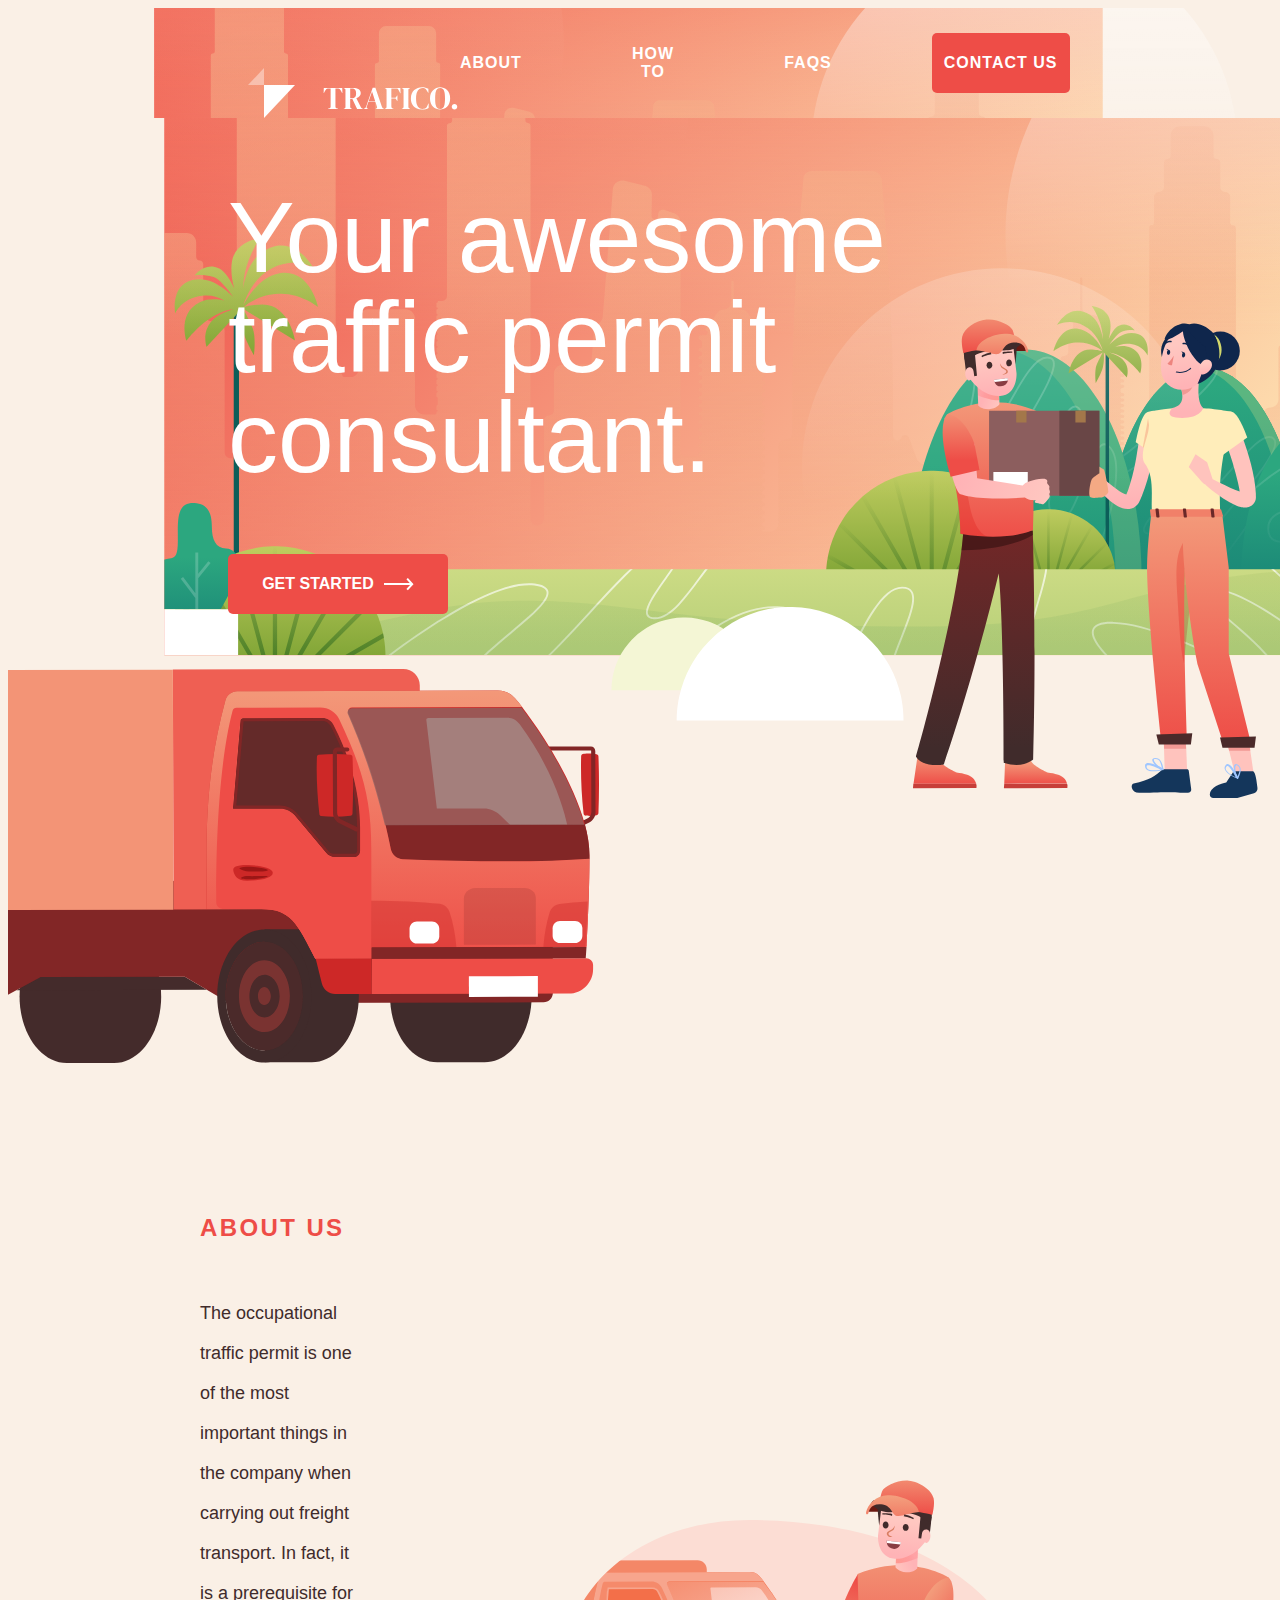
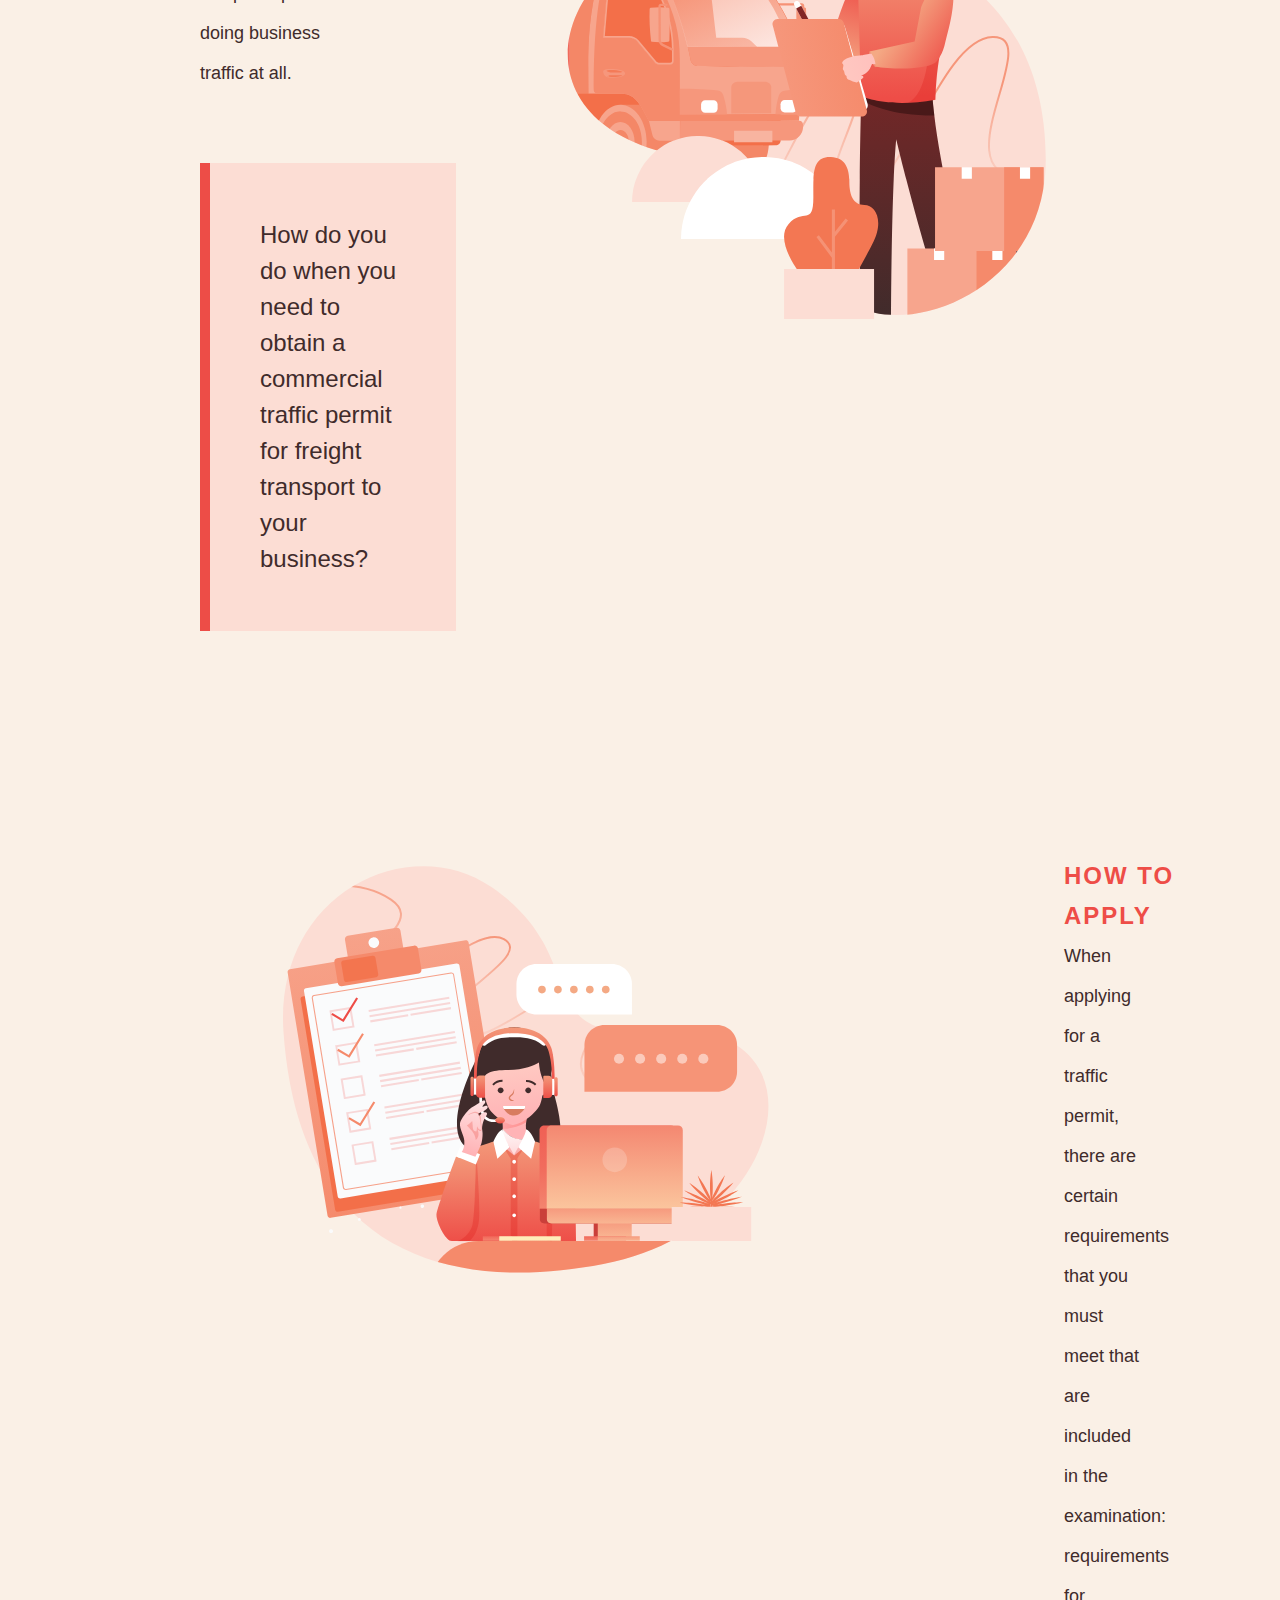
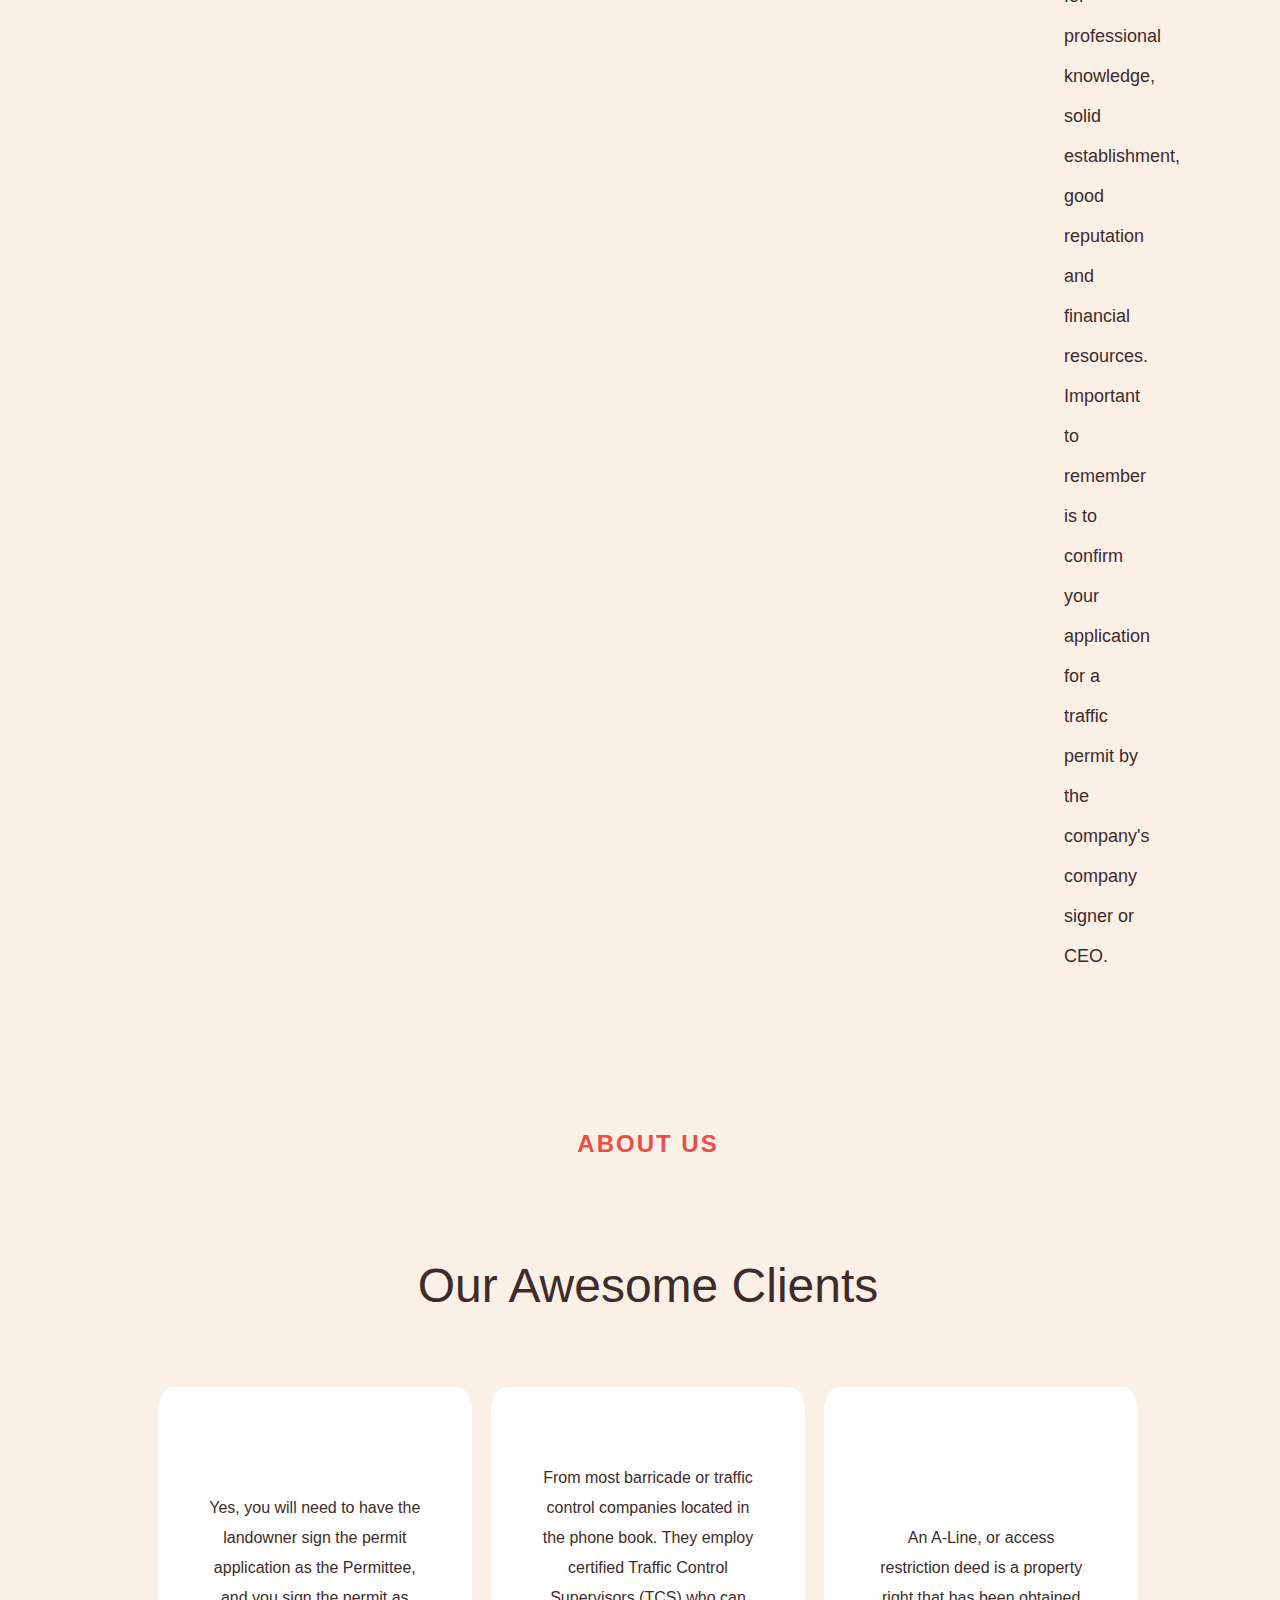
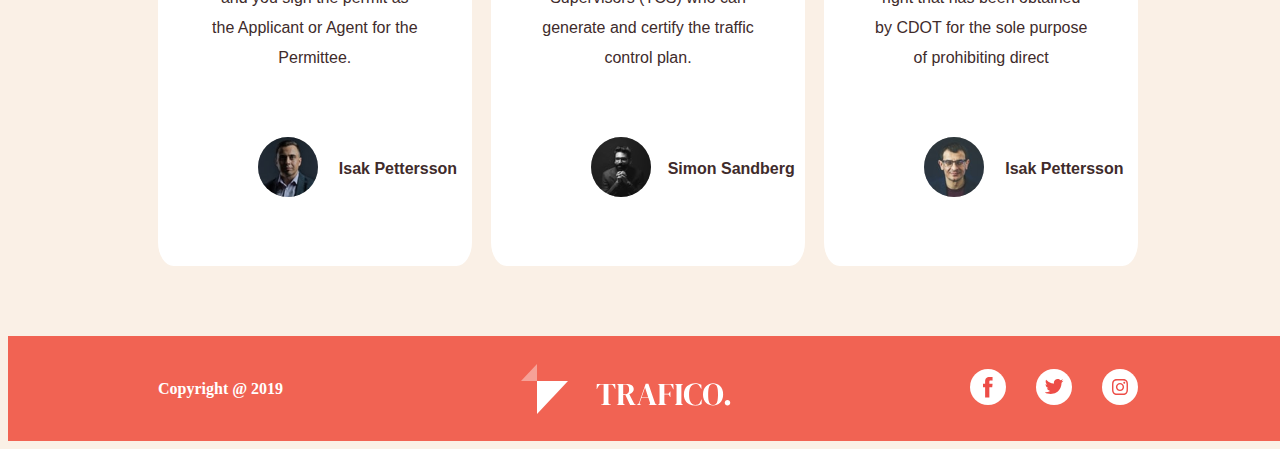
==== index.html @ c83386d8 "lab1" ====
<!DOCTYPE html>
<html lang="en" xmlns="http://www.w3.org/1999/html">
<head>
    <meta charset="UTF-8">
    <title>Trafico</title>
    <link rel="stylesheet" href="style.css">
</head>
<body>
<header class="header">

    <img class="logo" src="assets/imgs/logologo.svg" alt="logo">

        <nav>

            <a href="">ABOUT</a>
            <a href="">HOW TO</a>
            <a href="">FAQS</a>
            <a class="contact-btn" href="">CONTACT US</a>

        </nav>
</header>
<main>
<section class="hero">
        <h1>Your awesome traffic permit consultant.</h1>
        <a CLASS="start-btn" href="">GET STARTED <img src="assets/imgs/Union.svg" alt="arrow"></a>
    <div class="car-div">
        <img class="car" src="assets/imgs/Car%20imagecar.svg" alt="car">
    </div>
</section>


<section class="About">
    <div>
    <div class="about top">
        <h2 class="US">ABOUT US</h2>
        <p class="about-p">The occupational traffic permit is one of the most important things in the company when carrying out freight transport.  In fact, it is a prerequisite for doing business traffic at all. </p>
    </div>
    <div class="about-bot">
        <p class="about info">How do you do when you need to obtain
            a commercial traffic permit for freight transport to your business?</p>
    </div>
    </div>
    <img src="assets/imgs/Illustration.svg" alt="illustration">

</section>

<section class="apply">
    <div class="apply-div-img">
    <img class="apply-img" src="assets/imgs/apply.svg" alt="apply">
    </div>
    <div class="apply-info">
        <h2>HOW TO APPLY</h2>
        <p class="apply-text">
            When applying for a traffic permit, there are certain requirements that you must meet that are included in the examination: requirements for professional knowledge, solid establishment, good reputation and financial resources. Important to remember is to confirm your application for a traffic permit by the company's company signer or CEO.
        </p>
    </div>
</section>

<section class="clients">

    <h2 class="arkr">ABOUT US</h2>
    <P class="clients-text">Our Awesome Clients</P>

    <div class="clients-div">
        <div class="client first">
            <p class="client-review">Yes, you will need to have the landowner sign the permit application as the Permittee, and you sign the permit as the Applicant or Agent for the Permittee.</p>
            <div class="client-info">
                <img src="assets/imgs/Ellipse%209isak%20peterson.svg" alt="Isak1">
                <h6>Isak Pettersson</h6>
            </div>
        </div>
        <div class="client second">
            <p class="client-review">From most barricade or traffic control companies located in the phone book. They employ certified Traffic Control Supervisors (TCS) who can generate and certify the traffic control plan. </p>
            <div class="client-info">
                <img src="assets/imgs/Ellipse%209simon.svg" alt="Simon">
                <h6>Simon Sandberg</h6>
            </div>

        </div>
        <div class="client third">
            <p class="client-review">An A-Line, or access restriction deed is a property right that has been obtained by CDOT for the sole purpose of prohibiting direct</p>
            <div class="client-info">
                <img src="assets/imgs/Ellipse%209isak%201.svg" alt="Isak2">
                <h6>Isak Pettersson</h6>
            </div>
        </div>

    </div>
</section>
</main>
<footer>
    <h4>Copyright @ 2019</h4>
    <img class="foot-logo" src="assets/imgs/logologo.svg" alt="logo">
    <div class="social">
        <a href=""><img src="assets/imgs/f.svg" alt="facebook"></a>
        <a href=""><img src="assets/imgs/t.svg" alt="twitter"></a>
        <a href=""><img src="assets/imgs/i.svg" alt="instagram"></a>
    </div>
</footer>

</body>
</html>
---- style.css ----
@import "assets/scc/clients.css";
@import "assets/scc/footer.css";
@import "assets/scc/learn-more-section.css";
@import "assets/scc/header.css";
@font-face {
    font-family: "Rubik-Regular";
    src: url("assets/fonts/Rubik/Rubik-Regular.ttf");
}
@font-face {
    font-family: "DM Serif Display";
    src: url("assets/fonts/DM Serif Display/DMSerifDisplay-Regular.ttf");
}
@font-face {
    font-family: "Rubik-Bold";
    src: url("assets/fonts/Rubik/Rubik-SemiBold.ttf");
}
@font-face {
    font-family: "Roboto Bold";
    src: url("assets/fonts/Roboto/Roboto-Bold.ttf");
}
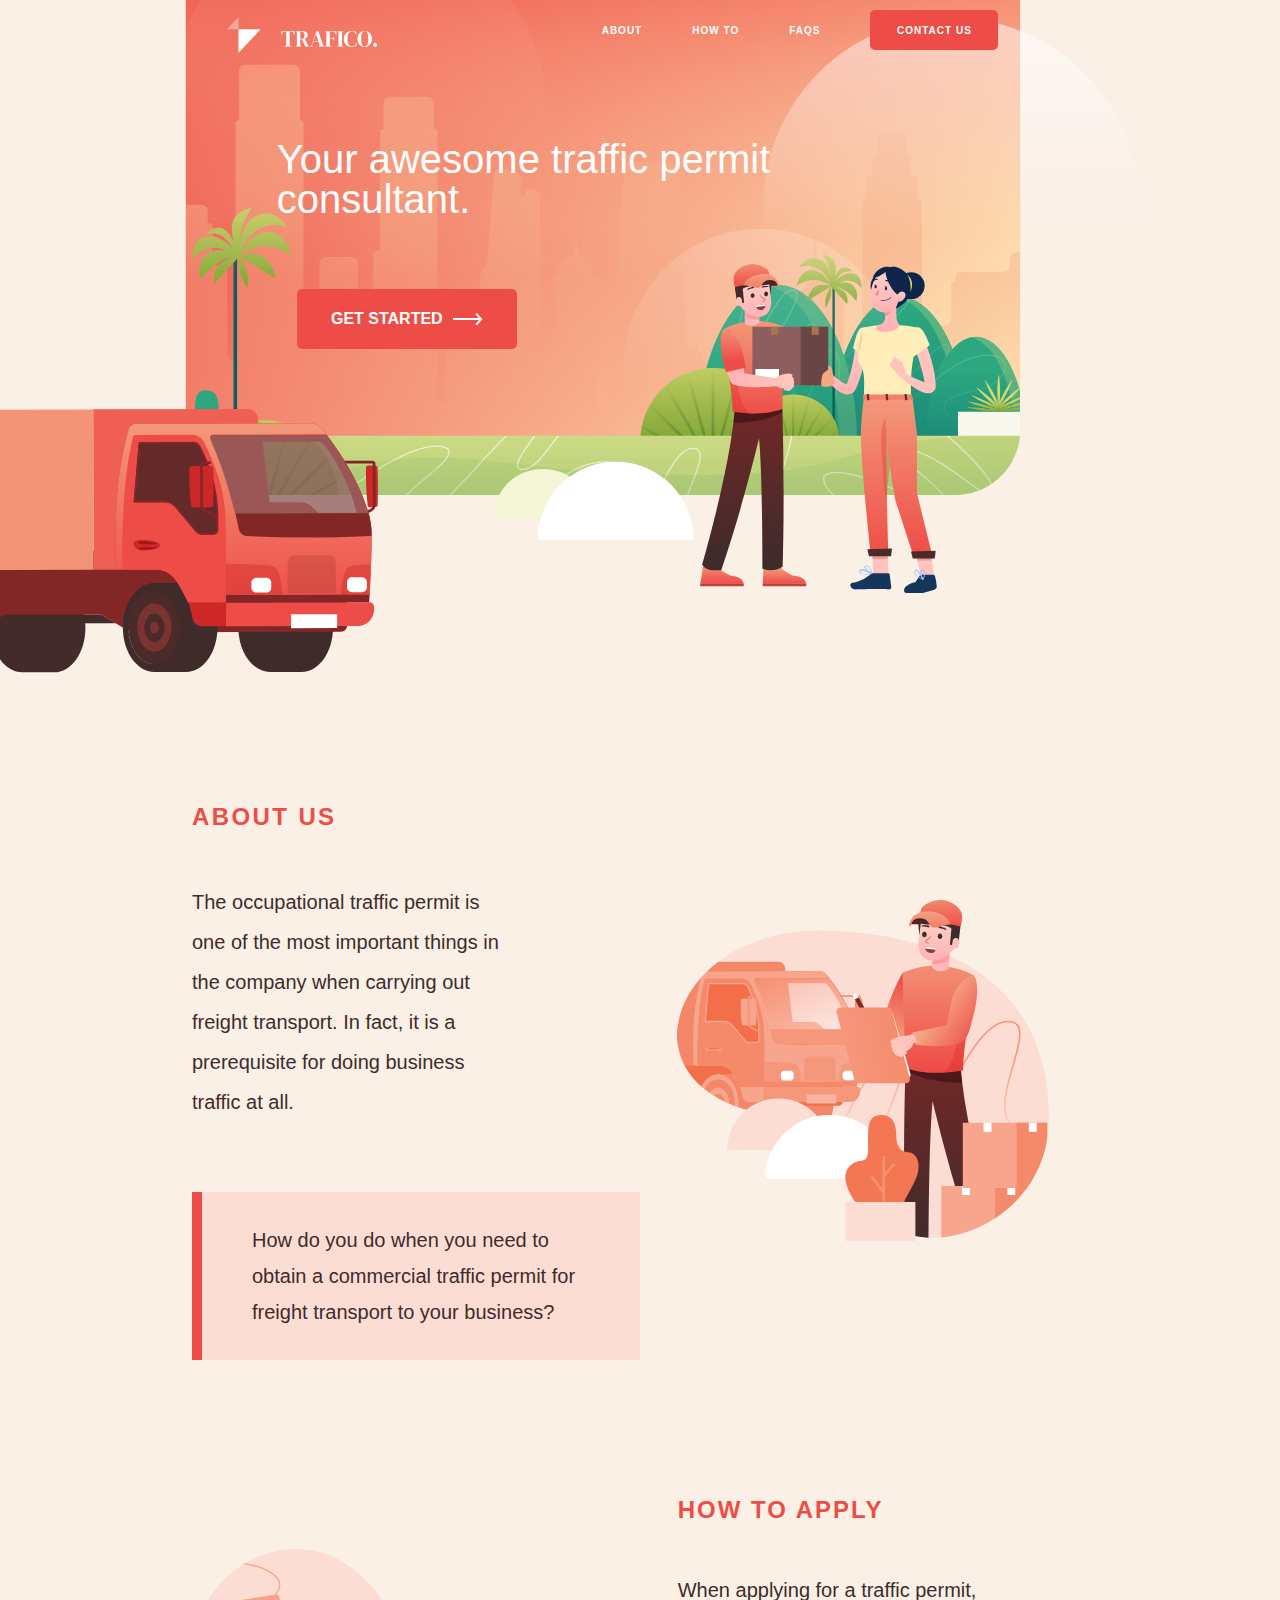
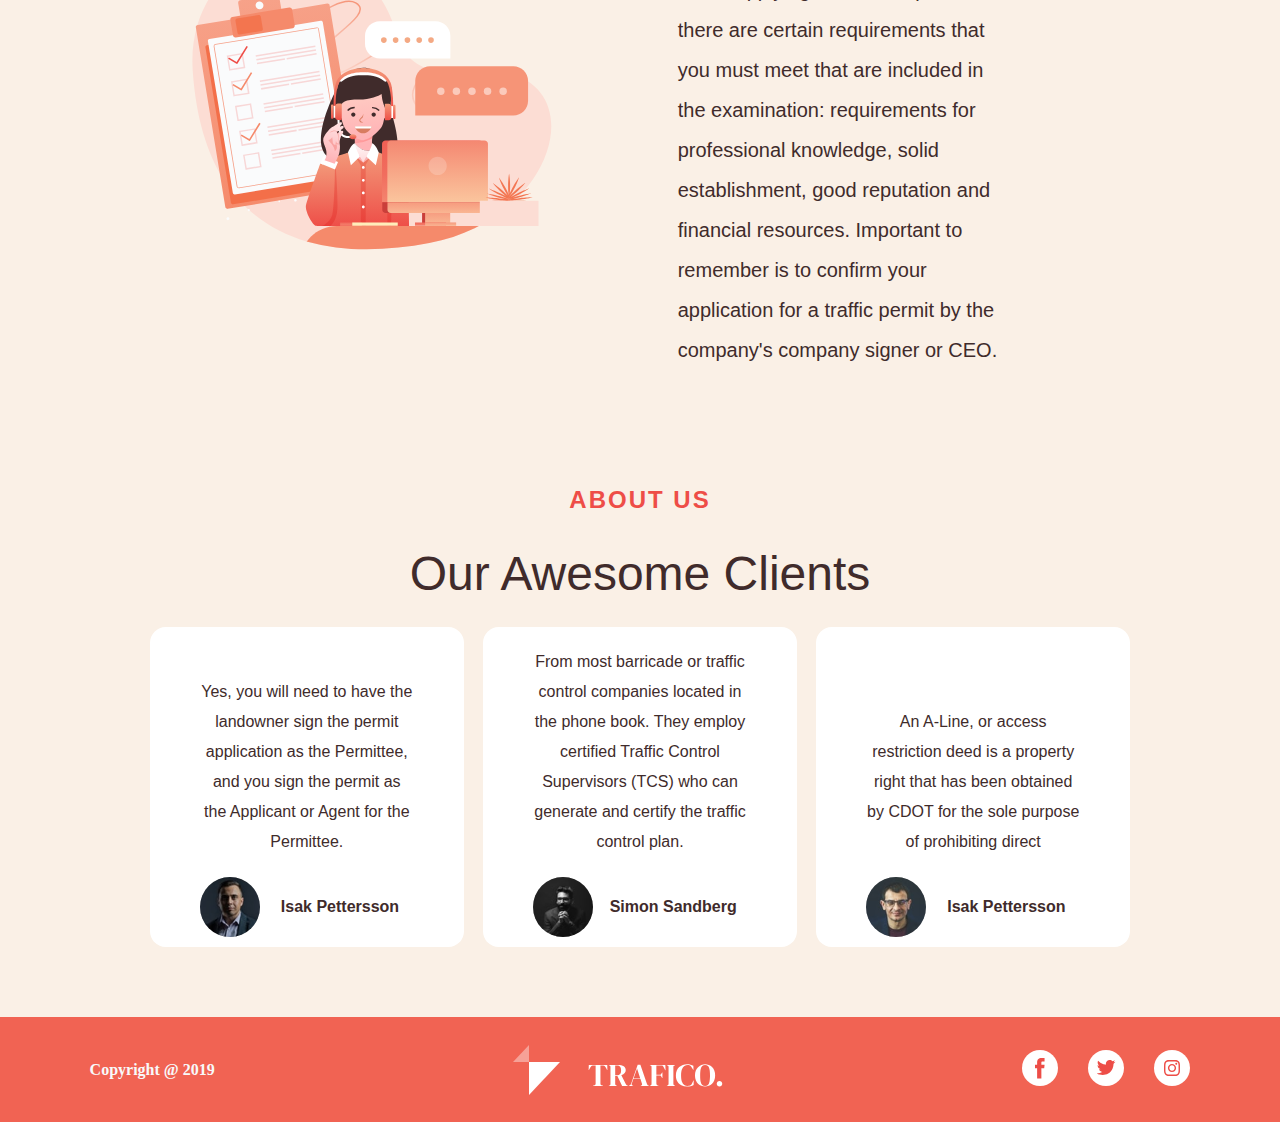
==== commit 0732afd4: "updated fixes" ====
--- a/index.html
+++ b/index.html
@@ -4,89 +4,104 @@
     <meta charset="UTF-8">
     <title>Trafico</title>
     <link rel="stylesheet" href="style.css">
+    <meta name="viewport" content="width=device-width, initial-scale=1.0">
 </head>
 <body>
+<div class="background-container">
+    <img class="background-image" src="assets/imgs/Background Scenebg.svg" alt="background-image" />
+</div>
 <header class="header">
 
     <img class="logo" src="assets/imgs/logologo.svg" alt="logo">
 
-        <nav>
+    <nav>
 
-            <a href="">ABOUT</a>
-            <a href="">HOW TO</a>
-            <a href="">FAQS</a>
-            <a class="contact-btn" href="">CONTACT US</a>
+        <a href="">ABOUT</a>
+        <a href="">HOW TO</a>
+        <a href="">FAQS</a>
+        <a class="contact-btn" href="">CONTACT US</a>
 
-        </nav>
+    </nav>
+    <div class="hamburger" >
+        <div id="line1"></div>
+        <div id="line2"></div>
+        <div id="line3"></div>
+    </div>
+
 </header>
+<nav class="burger-content">
+    <a href="">ABOUT</a>
+    <a href="">HOW TO</a>
+    <a href="">FAQS</a>
+</nav>
 <main>
-<section class="hero">
+    <section class="hero">
         <h1>Your awesome traffic permit consultant.</h1>
         <a CLASS="start-btn" href="">GET STARTED <img src="assets/imgs/Union.svg" alt="arrow"></a>
-    <div class="car-div">
-        <img class="car" src="assets/imgs/Car%20imagecar.svg" alt="car">
-    </div>
-</section>
+        <div class="car-div">
+            <img class="car" src="assets/imgs/Car%20imagecar.svg" alt="car">
+        </div>
+    </section>
 
 
-<section class="About">
-    <div>
-    <div class="about top">
-        <h2 class="US">ABOUT US</h2>
-        <p class="about-p">The occupational traffic permit is one of the most important things in the company when carrying out freight transport.  In fact, it is a prerequisite for doing business traffic at all. </p>
-    </div>
-    <div class="about-bot">
-        <p class="about info">How do you do when you need to obtain
-            a commercial traffic permit for freight transport to your business?</p>
-    </div>
-    </div>
-    <img src="assets/imgs/Illustration.svg" alt="illustration">
-
-</section>
-
-<section class="apply">
-    <div class="apply-div-img">
-    <img class="apply-img" src="assets/imgs/apply.svg" alt="apply">
-    </div>
-    <div class="apply-info">
-        <h2>HOW TO APPLY</h2>
-        <p class="apply-text">
-            When applying for a traffic permit, there are certain requirements that you must meet that are included in the examination: requirements for professional knowledge, solid establishment, good reputation and financial resources. Important to remember is to confirm your application for a traffic permit by the company's company signer or CEO.
-        </p>
-    </div>
-</section>
-
-<section class="clients">
-
-    <h2 class="arkr">ABOUT US</h2>
-    <P class="clients-text">Our Awesome Clients</P>
-
-    <div class="clients-div">
-        <div class="client first">
-            <p class="client-review">Yes, you will need to have the landowner sign the permit application as the Permittee, and you sign the permit as the Applicant or Agent for the Permittee.</p>
-            <div class="client-info">
-                <img src="assets/imgs/Ellipse%209isak%20peterson.svg" alt="Isak1">
-                <h6>Isak Pettersson</h6>
+    <section class="About">
+        <div>
+            <div class="about-top">
+                <h2 class="US">ABOUT US</h2>
+                <p class="about-p">The occupational traffic permit is one of the most important things in the company when carrying out freight transport.  In fact, it is a prerequisite for doing business traffic at all. </p>
+            </div>
+            <div class="about-bot">
+                <p class="about info">How do you do when you need to obtain
+                    a commercial traffic permit for freight transport to your business?</p>
             </div>
         </div>
-        <div class="client second">
-            <p class="client-review">From most barricade or traffic control companies located in the phone book. They employ certified Traffic Control Supervisors (TCS) who can generate and certify the traffic control plan. </p>
-            <div class="client-info">
-                <img src="assets/imgs/Ellipse%209simon.svg" alt="Simon">
-                <h6>Simon Sandberg</h6>
+        <img class="ill" src="assets/imgs/Illustration.svg" alt="illustration">
+
+    </section>
+
+    <section class="apply">
+        <div class="apply-div-img">
+            <img class="apply-img" src="assets/imgs/apply.svg" alt="apply">
+        </div>
+        <div class="apply-info">
+            <h2>HOW TO APPLY</h2>
+            <p class="apply-text">
+                When applying for a traffic permit, there are certain requirements that you must meet that are included in the examination: requirements for professional knowledge, solid establishment, good reputation and financial resources. Important to remember is to confirm your application for a traffic permit by the company's company signer or CEO.
+            </p>
+        </div>
+    </section>
+
+    <section class="clients">
+
+        <h2 class="arkr">ABOUT US</h2>
+        <P class="clients-text">Our Awesome Clients</P>
+
+        <div class="clients-div">
+            <div class="client first">
+                <p class="client-review">Yes, you will need to have the landowner sign the permit application as the Permittee, and you sign the permit as the Applicant or Agent for the Permittee.</p>
+                <div class="client-info">
+                    <img src="assets/imgs/Ellipse%209isak%20peterson.svg" alt="Isak1">
+                    <h6>Isak Pettersson</h6>
+                </div>
+            </div>
+            <div class="client second">
+                <p class="client-review">From most barricade or traffic control companies located in the phone book. They employ certified Traffic Control Supervisors (TCS) who can generate and certify the traffic control plan. </p>
+                <div class="client-info">
+                    <img src="assets/imgs/Ellipse%209simon.svg" alt="Simon">
+                    <h6>Simon Sandberg</h6>
+                </div>
+
+            </div>
+            <div class="client third">
+                <p class="client-review">An A-Line, or access restriction deed is a property right that has been obtained by CDOT for the sole purpose of prohibiting direct</p>
+                <div class="client-info">
+                    <img src="assets/imgs/Ellipse%209isak%201.svg" alt="Isak2">
+                    <h6>Isak Pettersson</h6>
+                </div>
             </div>
 
         </div>
-        <div class="client third">
-            <p class="client-review">An A-Line, or access restriction deed is a property right that has been obtained by CDOT for the sole purpose of prohibiting direct</p>
-            <div class="client-info">
-                <img src="assets/imgs/Ellipse%209isak%201.svg" alt="Isak2">
-                <h6>Isak Pettersson</h6>
-            </div>
-        </div>
-
-    </div>
-</section>
+    </section>
 </main>
 <footer>
     <h4>Copyright @ 2019</h4>
@@ -97,6 +112,6 @@
         <a href=""><img src="assets/imgs/i.svg" alt="instagram"></a>
     </div>
 </footer>
-
+<script src="script.js"></script>
 </body>
 </html>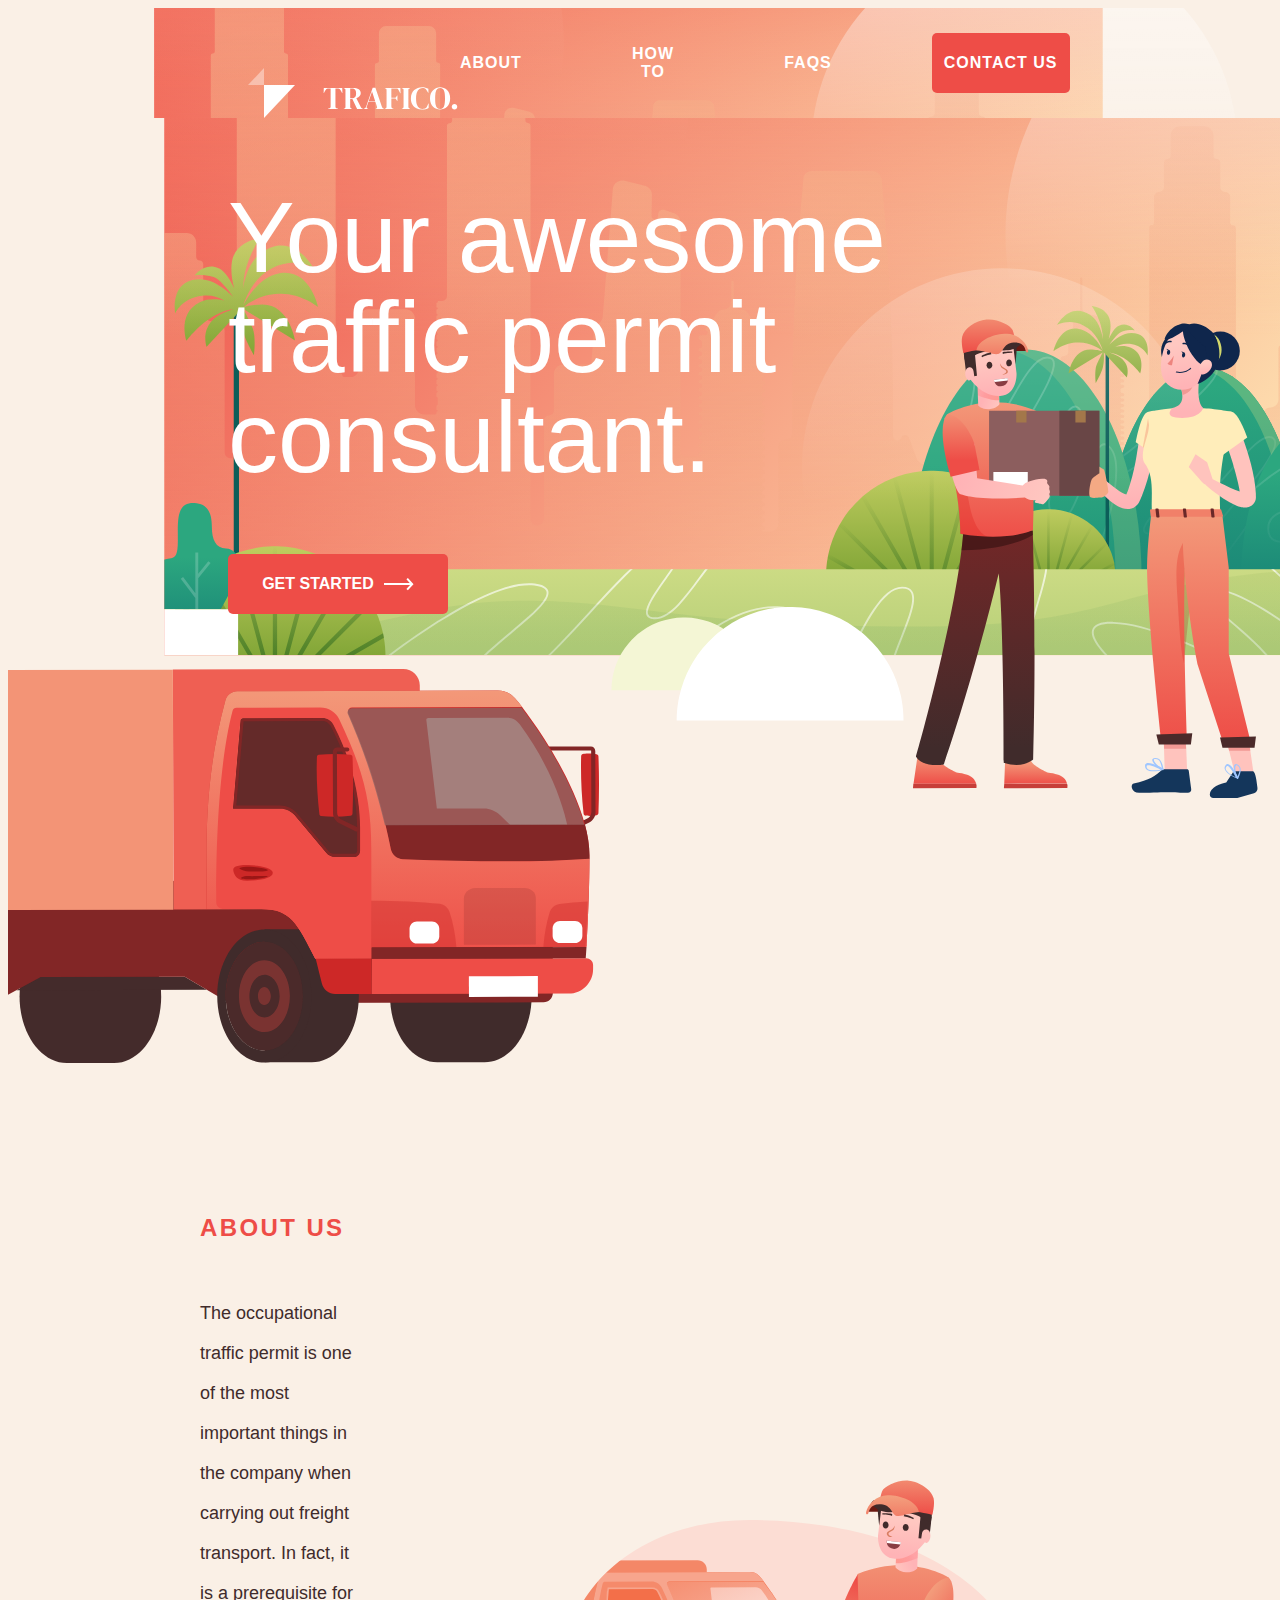
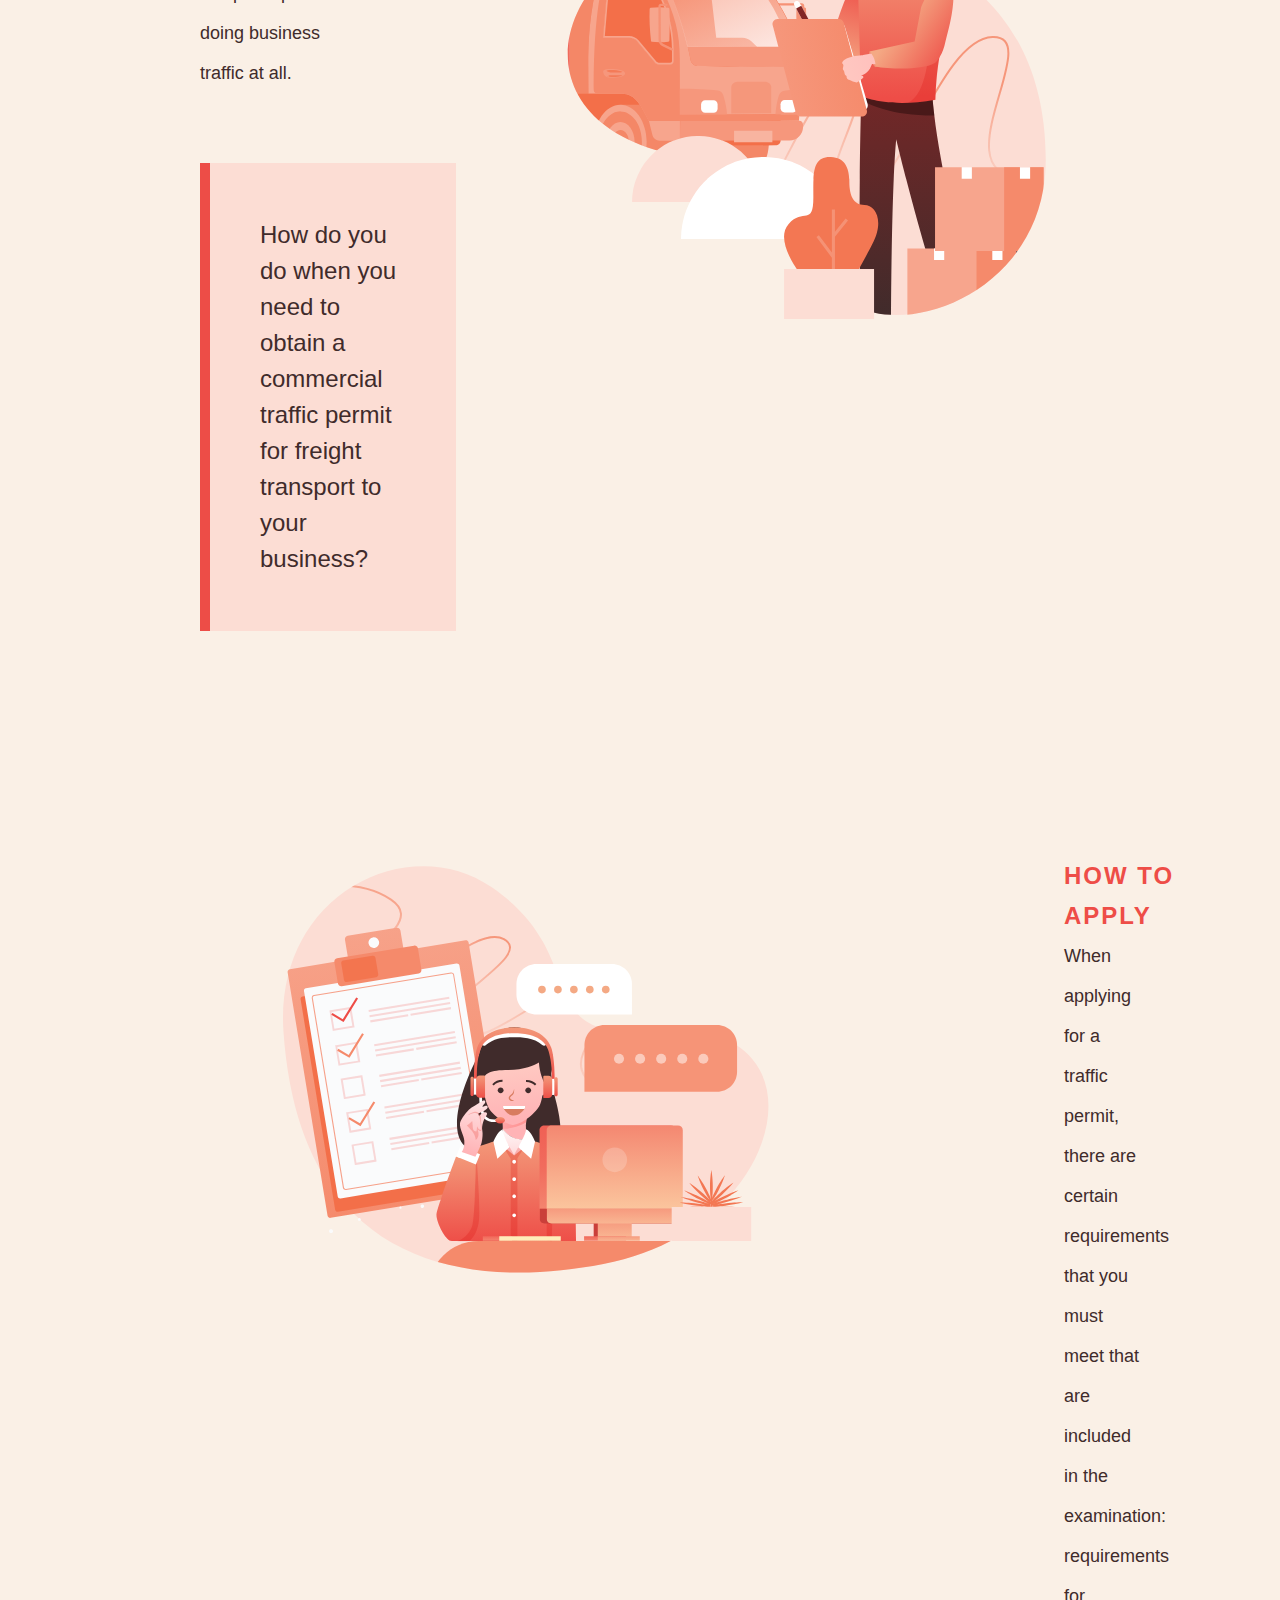
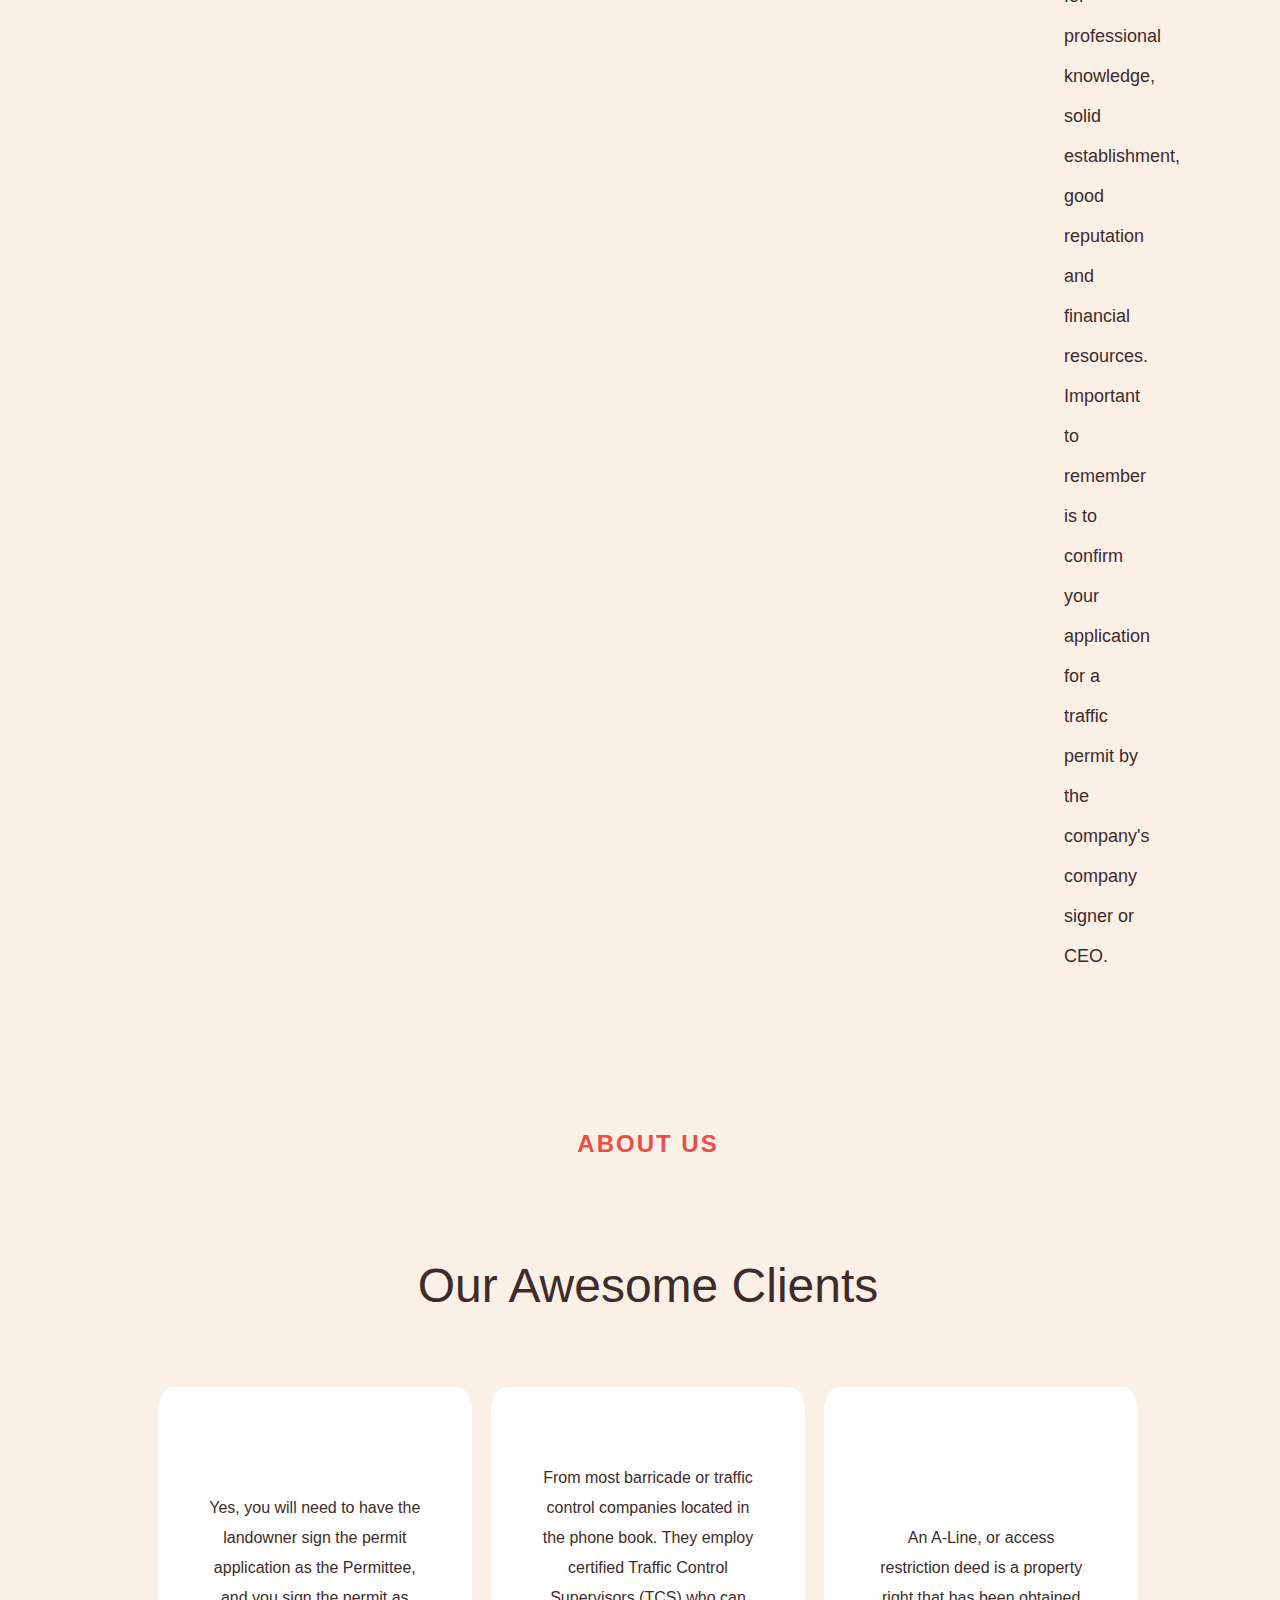
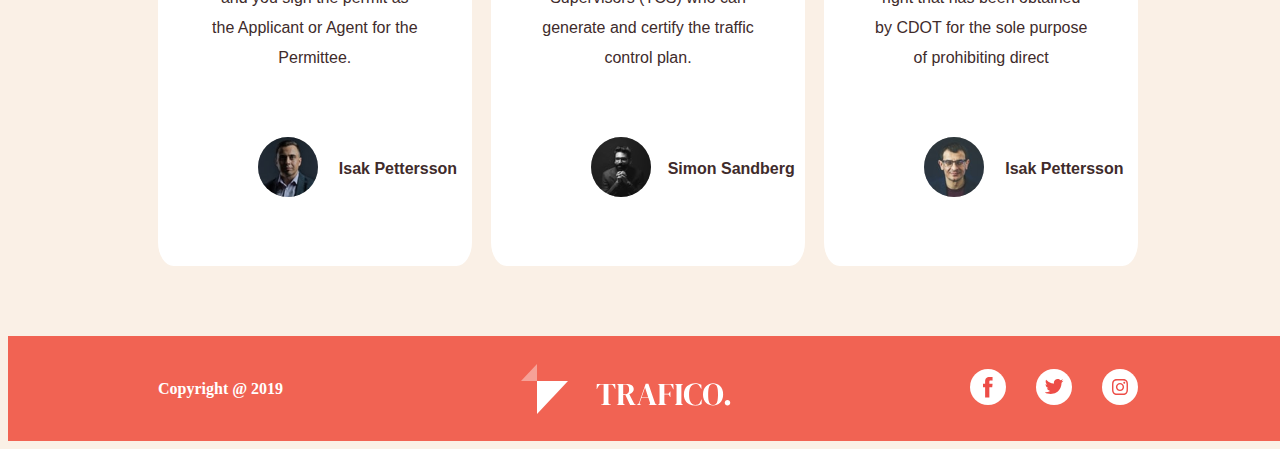
==== commit d7c989d0: "Merge pull request #1 from Mamchurmax/lab1" ====
--- a/index.html
+++ b/index.html
@@ -4,104 +4,89 @@
     <meta charset="UTF-8">
     <title>Trafico</title>
     <link rel="stylesheet" href="style.css">
-    <meta name="viewport" content="width=device-width, initial-scale=1.0">
 </head>
 <body>
-<div class="background-container">
-    <img class="background-image" src="assets/imgs/Background Scenebg.svg" alt="background-image" />
-</div>
 <header class="header">
 
     <img class="logo" src="assets/imgs/logologo.svg" alt="logo">
 
-    <nav>
+        <nav>
 
-        <a href="">ABOUT</a>
-        <a href="">HOW TO</a>
-        <a href="">FAQS</a>
-        <a class="contact-btn" href="">CONTACT US</a>
+            <a href="">ABOUT</a>
+            <a href="">HOW TO</a>
+            <a href="">FAQS</a>
+            <a class="contact-btn" href="">CONTACT US</a>
 
-    </nav>
-    <div class="hamburger" >
-        <div id="line1"></div>
-        <div id="line2"></div>
-        <div id="line3"></div>
-    </div>
-
+        </nav>
 </header>
-<nav class="burger-content">
-    <a href="">ABOUT</a>
-    <a href="">HOW TO</a>
-    <a href="">FAQS</a>
-</nav>
 <main>
-    <section class="hero">
+<section class="hero">
         <h1>Your awesome traffic permit consultant.</h1>
         <a CLASS="start-btn" href="">GET STARTED <img src="assets/imgs/Union.svg" alt="arrow"></a>
-        <div class="car-div">
-            <img class="car" src="assets/imgs/Car%20imagecar.svg" alt="car">
-        </div>
-    </section>
+    <div class="car-div">
+        <img class="car" src="assets/imgs/Car%20imagecar.svg" alt="car">
+    </div>
+</section>
 
 
-    <section class="About">
-        <div>
-            <div class="about-top">
-                <h2 class="US">ABOUT US</h2>
-                <p class="about-p">The occupational traffic permit is one of the most important things in the company when carrying out freight transport.  In fact, it is a prerequisite for doing business traffic at all. </p>
-            </div>
-            <div class="about-bot">
-                <p class="about info">How do you do when you need to obtain
-                    a commercial traffic permit for freight transport to your business?</p>
+<section class="About">
+    <div>
+    <div class="about top">
+        <h2 class="US">ABOUT US</h2>
+        <p class="about-p">The occupational traffic permit is one of the most important things in the company when carrying out freight transport.  In fact, it is a prerequisite for doing business traffic at all. </p>
+    </div>
+    <div class="about-bot">
+        <p class="about info">How do you do when you need to obtain
+            a commercial traffic permit for freight transport to your business?</p>
+    </div>
+    </div>
+    <img src="assets/imgs/Illustration.svg" alt="illustration">
+
+</section>
+
+<section class="apply">
+    <div class="apply-div-img">
+    <img class="apply-img" src="assets/imgs/apply.svg" alt="apply">
+    </div>
+    <div class="apply-info">
+        <h2>HOW TO APPLY</h2>
+        <p class="apply-text">
+            When applying for a traffic permit, there are certain requirements that you must meet that are included in the examination: requirements for professional knowledge, solid establishment, good reputation and financial resources. Important to remember is to confirm your application for a traffic permit by the company's company signer or CEO.
+        </p>
+    </div>
+</section>
+
+<section class="clients">
+
+    <h2 class="arkr">ABOUT US</h2>
+    <P class="clients-text">Our Awesome Clients</P>
+
+    <div class="clients-div">
+        <div class="client first">
+            <p class="client-review">Yes, you will need to have the landowner sign the permit application as the Permittee, and you sign the permit as the Applicant or Agent for the Permittee.</p>
+            <div class="client-info">
+                <img src="assets/imgs/Ellipse%209isak%20peterson.svg" alt="Isak1">
+                <h6>Isak Pettersson</h6>
             </div>
         </div>
-        <img class="ill" src="assets/imgs/Illustration.svg" alt="illustration">
-
-    </section>
-
-    <section class="apply">
-        <div class="apply-div-img">
-            <img class="apply-img" src="assets/imgs/apply.svg" alt="apply">
-        </div>
-        <div class="apply-info">
-            <h2>HOW TO APPLY</h2>
-            <p class="apply-text">
-                When applying for a traffic permit, there are certain requirements that you must meet that are included in the examination: requirements for professional knowledge, solid establishment, good reputation and financial resources. Important to remember is to confirm your application for a traffic permit by the company's company signer or CEO.
-            </p>
-        </div>
-    </section>
-
-    <section class="clients">
-
-        <h2 class="arkr">ABOUT US</h2>
-        <P class="clients-text">Our Awesome Clients</P>
-
-        <div class="clients-div">
-            <div class="client first">
-                <p class="client-review">Yes, you will need to have the landowner sign the permit application as the Permittee, and you sign the permit as the Applicant or Agent for the Permittee.</p>
-                <div class="client-info">
-                    <img src="assets/imgs/Ellipse%209isak%20peterson.svg" alt="Isak1">
-                    <h6>Isak Pettersson</h6>
-                </div>
-            </div>
-            <div class="client second">
-                <p class="client-review">From most barricade or traffic control companies located in the phone book. They employ certified Traffic Control Supervisors (TCS) who can generate and certify the traffic control plan. </p>
-                <div class="client-info">
-                    <img src="assets/imgs/Ellipse%209simon.svg" alt="Simon">
-                    <h6>Simon Sandberg</h6>
-                </div>
-
-            </div>
-            <div class="client third">
-                <p class="client-review">An A-Line, or access restriction deed is a property right that has been obtained by CDOT for the sole purpose of prohibiting direct</p>
-                <div class="client-info">
-                    <img src="assets/imgs/Ellipse%209isak%201.svg" alt="Isak2">
-                    <h6>Isak Pettersson</h6>
-                </div>
+        <div class="client second">
+            <p class="client-review">From most barricade or traffic control companies located in the phone book. They employ certified Traffic Control Supervisors (TCS) who can generate and certify the traffic control plan. </p>
+            <div class="client-info">
+                <img src="assets/imgs/Ellipse%209simon.svg" alt="Simon">
+                <h6>Simon Sandberg</h6>
             </div>
 
         </div>
-    </section>
+        <div class="client third">
+            <p class="client-review">An A-Line, or access restriction deed is a property right that has been obtained by CDOT for the sole purpose of prohibiting direct</p>
+            <div class="client-info">
+                <img src="assets/imgs/Ellipse%209isak%201.svg" alt="Isak2">
+                <h6>Isak Pettersson</h6>
+            </div>
+        </div>
+
+    </div>
+</section>
 </main>
 <footer>
     <h4>Copyright @ 2019</h4>
@@ -112,6 +97,6 @@
         <a href=""><img src="assets/imgs/i.svg" alt="instagram"></a>
     </div>
 </footer>
-<script src="script.js"></script>
+
 </body>
 </html>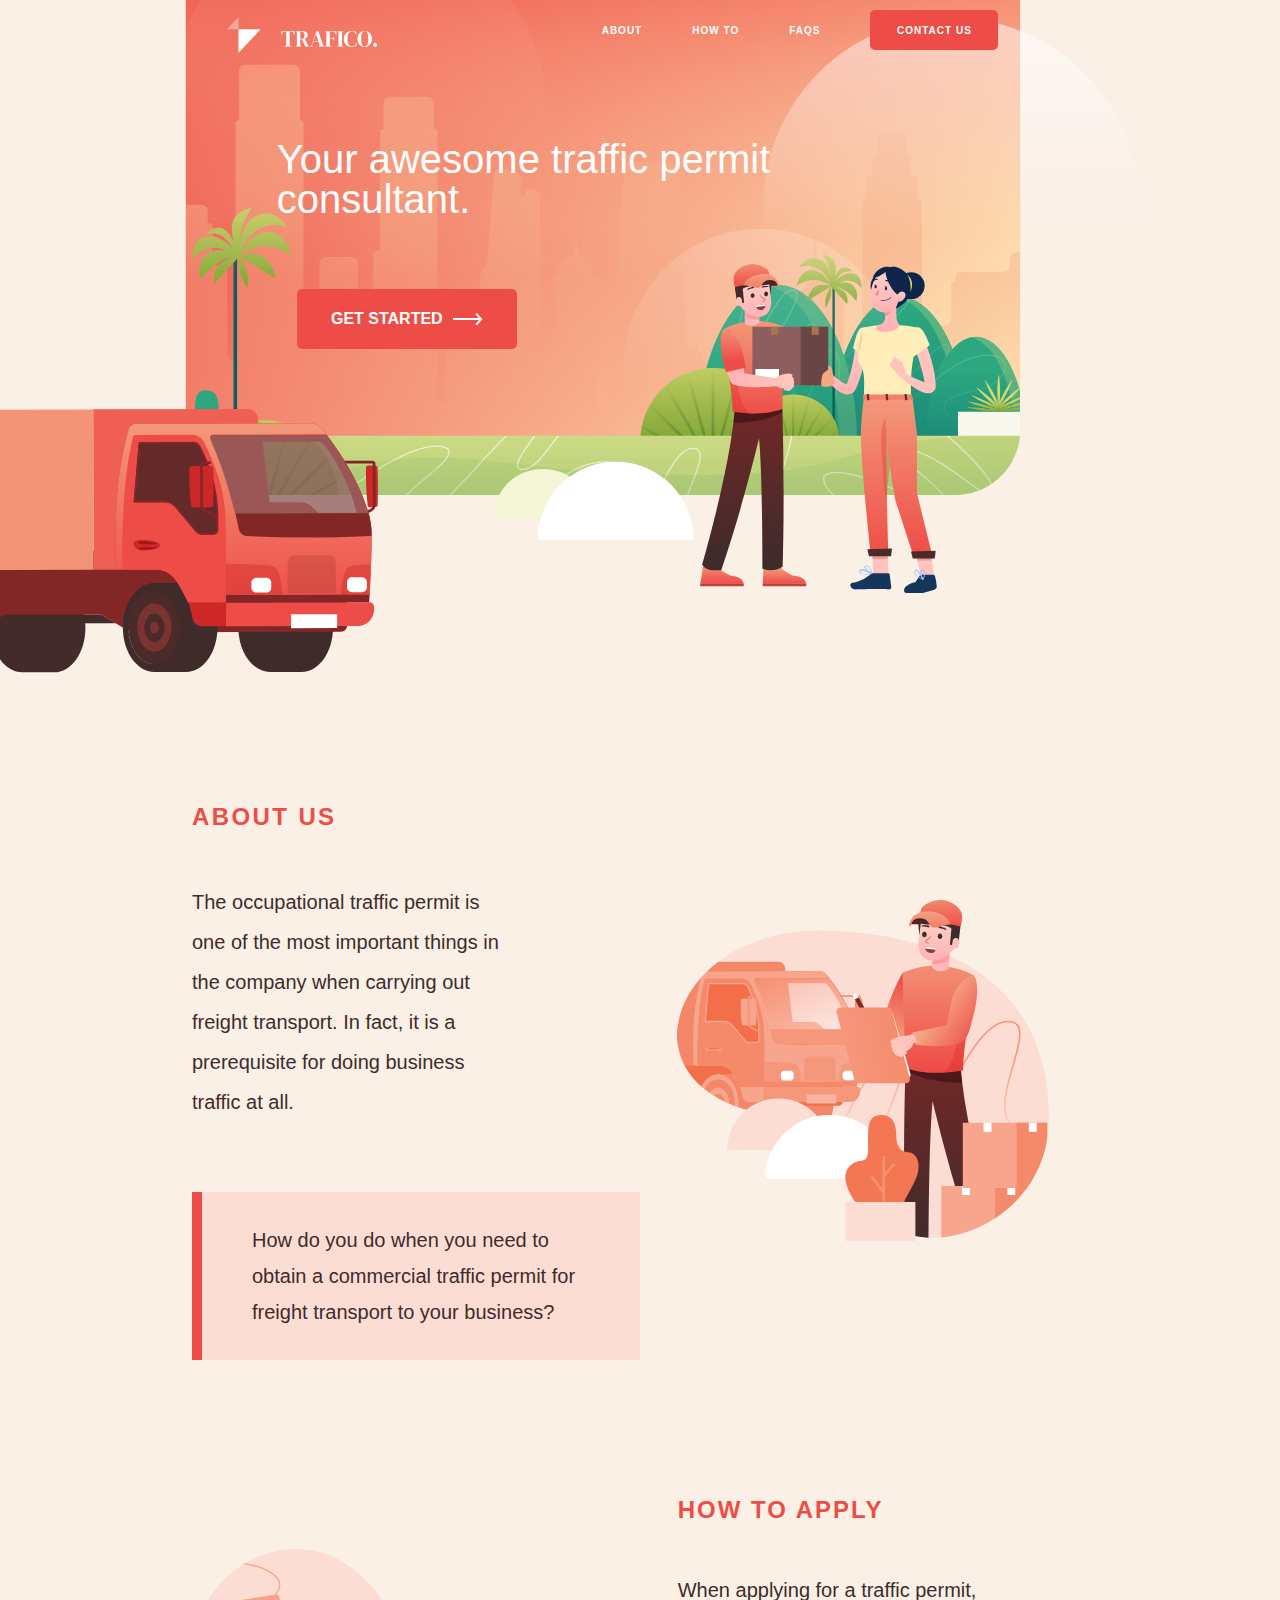
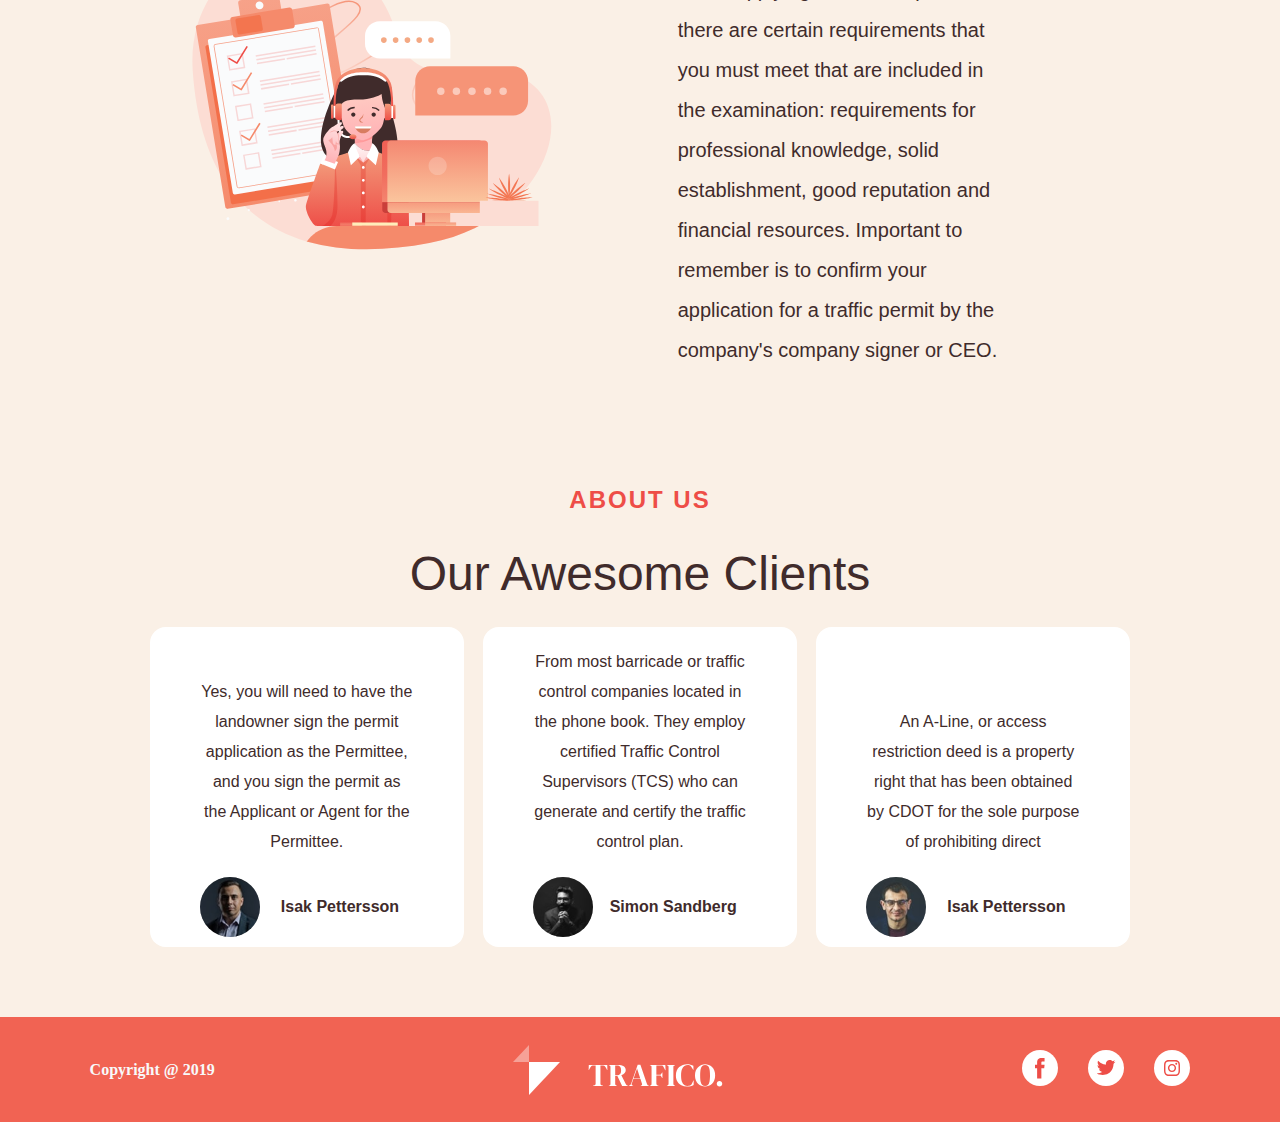
==== commit df2f495e: "Merge branch 'main' into lab2" ====
--- a/index.html
+++ b/index.html
@@ -4,89 +4,106 @@
     <meta charset="UTF-8">
     <title>Trafico</title>
     <link rel="stylesheet" href="style.css">
+    <meta name="viewport" content="width=device-width, initial-scale=1.0">
 </head>
 <body>
+<div class="background-container">
+    <img class="background-image" src="assets/imgs/Background Scenebg.svg" alt="background-image" />
+</div>
+
 <header class="header">
 
     <img class="logo" src="assets/imgs/logologo.svg" alt="logo">
 
-        <nav>
+    <nav>
 
-            <a href="">ABOUT</a>
-            <a href="">HOW TO</a>
-            <a href="">FAQS</a>
-            <a class="contact-btn" href="">CONTACT US</a>
+        <a href="">ABOUT</a>
+        <a href="">HOW TO</a>
+        <a href="">FAQS</a>
+        <a class="contact-btn" href="">CONTACT US</a>
 
-        </nav>
+    </nav>
+    <div class="hamburger" >
+        <div id="line1"></div>
+        <div id="line2"></div>
+        <div id="line3"></div>
+    </div>
+
 </header>
+<nav class="burger-content">
+    <a href="">ABOUT</a>
+    <a href="">HOW TO</a>
+    <a href="">FAQS</a>
+</nav>
 <main>
-<section class="hero">
+    <section class="hero">
         <h1>Your awesome traffic permit consultant.</h1>
         <a CLASS="start-btn" href="">GET STARTED <img src="assets/imgs/Union.svg" alt="arrow"></a>
-    <div class="car-div">
-        <img class="car" src="assets/imgs/Car%20imagecar.svg" alt="car">
-    </div>
-</section>
+        <div class="car-div">
+            <img class="car" src="assets/imgs/Car%20imagecar.svg" alt="car">
+        </div>
+    </section>
 
 
-<section class="About">
-    <div>
-    <div class="about top">
-        <h2 class="US">ABOUT US</h2>
-        <p class="about-p">The occupational traffic permit is one of the most important things in the company when carrying out freight transport.  In fact, it is a prerequisite for doing business traffic at all. </p>
-    </div>
-    <div class="about-bot">
-        <p class="about info">How do you do when you need to obtain
-            a commercial traffic permit for freight transport to your business?</p>
-    </div>
-    </div>
-    <img src="assets/imgs/Illustration.svg" alt="illustration">
-
-</section>
-
-<section class="apply">
-    <div class="apply-div-img">
-    <img class="apply-img" src="assets/imgs/apply.svg" alt="apply">
-    </div>
-    <div class="apply-info">
-        <h2>HOW TO APPLY</h2>
-        <p class="apply-text">
-            When applying for a traffic permit, there are certain requirements that you must meet that are included in the examination: requirements for professional knowledge, solid establishment, good reputation and financial resources. Important to remember is to confirm your application for a traffic permit by the company's company signer or CEO.
-        </p>
-    </div>
-</section>
-
-<section class="clients">
-
-    <h2 class="arkr">ABOUT US</h2>
-    <P class="clients-text">Our Awesome Clients</P>
-
-    <div class="clients-div">
-        <div class="client first">
-            <p class="client-review">Yes, you will need to have the landowner sign the permit application as the Permittee, and you sign the permit as the Applicant or Agent for the Permittee.</p>
-            <div class="client-info">
-                <img src="assets/imgs/Ellipse%209isak%20peterson.svg" alt="Isak1">
-                <h6>Isak Pettersson</h6>
+    <section class="About">
+        <div>
+            <div class="about-top">
+                <h2 class="US">ABOUT US</h2>
+                <p class="about-p">The occupational traffic permit is one of the most important things in the company when carrying out freight transport.  In fact, it is a prerequisite for doing business traffic at all. </p>
+            </div>
+            <div class="about-bot">
+                <p class="about info">How do you do when you need to obtain
+                    a commercial traffic permit for freight transport to your business?</p>
             </div>
         </div>
-        <div class="client second">
-            <p class="client-review">From most barricade or traffic control companies located in the phone book. They employ certified Traffic Control Supervisors (TCS) who can generate and certify the traffic control plan. </p>
-            <div class="client-info">
-                <img src="assets/imgs/Ellipse%209simon.svg" alt="Simon">
-                <h6>Simon Sandberg</h6>
+        <img class="ill" src="assets/imgs/Illustration.svg" alt="illustration">
+
+    </section>
+
+    <section class="apply">
+        <div class="apply-div-img">
+            <img class="apply-img" src="assets/imgs/apply.svg" alt="apply">
+        </div>
+        <div class="apply-info">
+            <h2>HOW TO APPLY</h2>
+            <p class="apply-text">
+                When applying for a traffic permit, there are certain requirements that you must meet that are included in the examination: requirements for professional knowledge, solid establishment, good reputation and financial resources. Important to remember is to confirm your application for a traffic permit by the company's company signer or CEO.
+            </p>
+        </div>
+    </section>
+
+    <section class="clients">
+
+        <h2 class="arkr">ABOUT US</h2>
+        <P class="clients-text">Our Awesome Clients</P>
+
+        <div class="clients-div">
+            <div class="client first">
+                <p class="client-review">Yes, you will need to have the landowner sign the permit application as the Permittee, and you sign the permit as the Applicant or Agent for the Permittee.</p>
+                <div class="client-info">
+                    <img src="assets/imgs/Ellipse%209isak%20peterson.svg" alt="Isak1">
+                    <h6>Isak Pettersson</h6>
+                </div>
+            </div>
+            <div class="client second">
+                <p class="client-review">From most barricade or traffic control companies located in the phone book. They employ certified Traffic Control Supervisors (TCS) who can generate and certify the traffic control plan. </p>
+                <div class="client-info">
+                    <img src="assets/imgs/Ellipse%209simon.svg" alt="Simon">
+                    <h6>Simon Sandberg</h6>
+                </div>
+
+            </div>
+            <div class="client third">
+                <p class="client-review">An A-Line, or access restriction deed is a property right that has been obtained by CDOT for the sole purpose of prohibiting direct</p>
+                <div class="client-info">
+                    <img src="assets/imgs/Ellipse%209isak%201.svg" alt="Isak2">
+                    <h6>Isak Pettersson</h6>
+                </div>
             </div>
 
         </div>
-        <div class="client third">
-            <p class="client-review">An A-Line, or access restriction deed is a property right that has been obtained by CDOT for the sole purpose of prohibiting direct</p>
-            <div class="client-info">
-                <img src="assets/imgs/Ellipse%209isak%201.svg" alt="Isak2">
-                <h6>Isak Pettersson</h6>
-            </div>
-        </div>
+    </section>
 
-    </div>
-</section>
 </main>
 <footer>
     <h4>Copyright @ 2019</h4>
@@ -97,6 +114,7 @@
         <a href=""><img src="assets/imgs/i.svg" alt="instagram"></a>
     </div>
 </footer>
+<script src="script.js"></script>
 
 </body>
 </html>